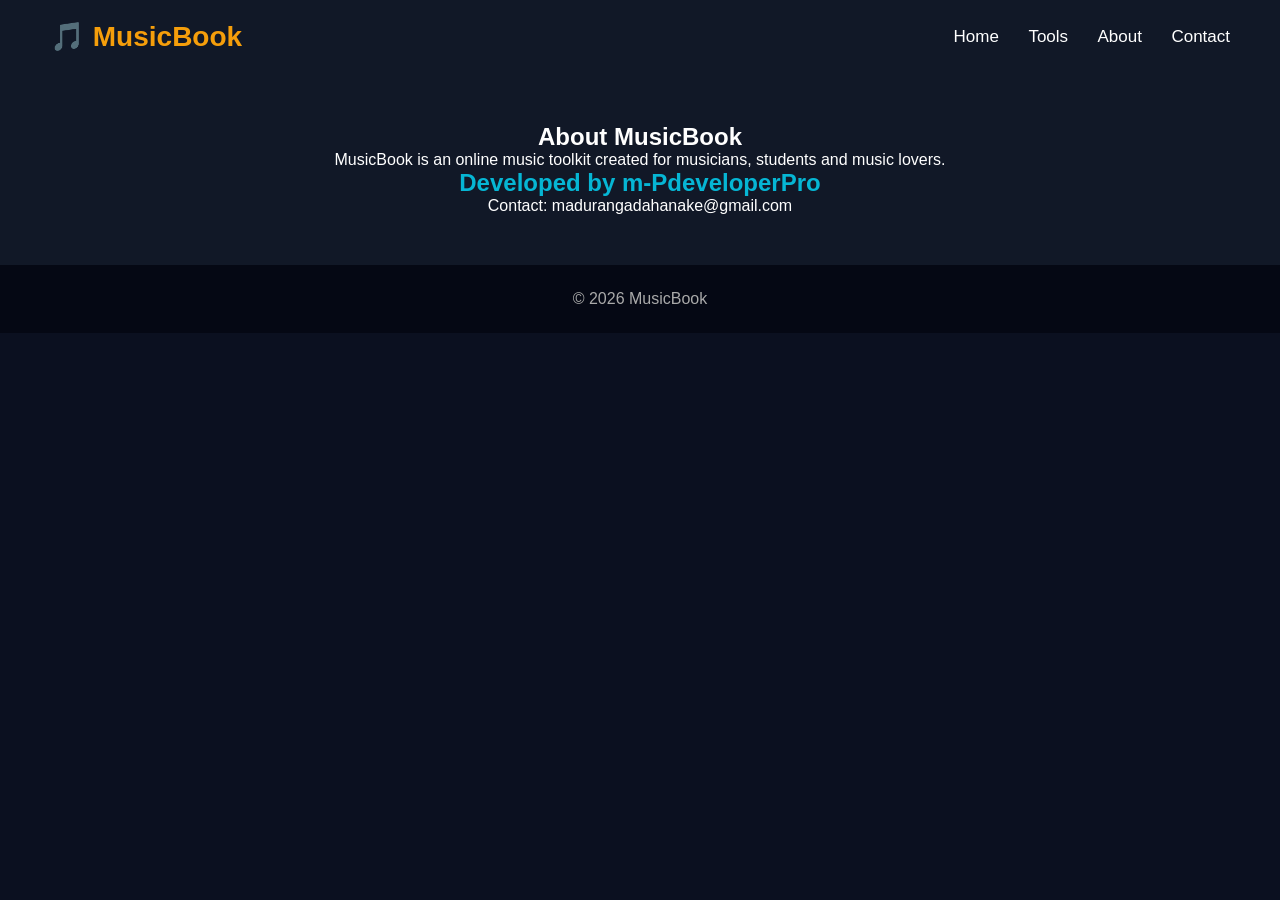
==== pages/about.html @ d340926f "v0" ====
<!DOCTYPE html>
<html lang="en">

<head>

<meta charset="UTF-8">

<meta name="viewport" content="width=device-width, initial-scale=1.0">

<title>About MusicBook</title>

<link rel="stylesheet" href="../css/style.css">

</head>


<body>


<header class="navbar">

<div class="logo">
🎵 MusicBook
</div>


<nav>

<a href="../index.html">Home</a>

<a href="tools.html">Tools</a>

<a href="about.html">About</a>

<a href="contact.html">Contact</a>

</nav>


</header>




<section class="developer">


<h1>
About MusicBook
</h1>


<p>

MusicBook is an online music toolkit created for musicians,
students and music lovers.

</p>


<h2>
Developed by m-PdeveloperPro
</h2>


<p>
Contact:
madurangadahanake@gmail.com
</p>


</section>




<footer>

<p>
© 2026 MusicBook
</p>

</footer>


</body>

</html>
---- css/style.css ----
/* 
MusicBook v1.0.0
Main Website Style
*/


*{

    margin:0;
    padding:0;
    box-sizing:border-box;

}



body{

    background:#0B1020;

    color:white;

    font-family:Arial, Helvetica, sans-serif;

}



/* Navigation */


.navbar{

    width:100%;

    padding:20px 50px;

    display:flex;

    justify-content:space-between;

    align-items:center;

    background:#111827;

}



.logo{

    font-size:28px;

    font-weight:bold;

    color:#F59E0B;

}



nav a{

    color:white;

    text-decoration:none;

    margin-left:25px;

    font-size:17px;

}



nav a:hover{

    color:#06B6D4;

}





/* Hero Section */


.hero{

    min-height:90vh;

    display:flex;

    justify-content:center;

    align-items:center;

    text-align:center;

    background:

    linear-gradient(
    rgba(11,16,32,0.8),
    rgba(11,16,32,0.9)
    );

}




.hero h1{

    font-size:70px;

    color:#F59E0B;

}



.hero h2{

    font-size:35px;

    margin:20px;

}



.hero p{

    font-size:22px;

    color:#06B6D4;

    margin-bottom:30px;

}




button{

    padding:15px 35px;

    background:#7C3AED;

    color:white;

    border:none;

    border-radius:10px;

    font-size:18px;

    cursor:pointer;

}



button:hover{

    background:#06B6D4;

}




/* Features */


.features{

    padding:60px 20px;

    text-align:center;

}



.features h2{

    font-size:35px;

    margin-bottom:40px;

}




.feature-container{

    display:flex;

    justify-content:center;

    gap:30px;

    flex-wrap:wrap;

}




.feature-card{

    background:#111827;

    width:280px;

    padding:30px;

    border-radius:15px;

    transition:0.3s;

}



.feature-card:hover{

    transform:translateY(-10px);

    box-shadow:0 0 20px #7C3AED;

}



.feature-card h3{

    margin:15px;

    color:#F59E0B;

}




/* Developer */


.developer{

    text-align:center;

    padding:50px;

    background:#111827;

}



.developer h2{

    color:#06B6D4;

}





/* Footer */


footer{

    text-align:center;

    padding:25px;

    background:#050814;

    color:#aaa;

}





/* Mobile Responsive */


@media(max-width:768px){


.navbar{

    flex-direction:column;

}


nav{

    margin-top:20px;

}


.hero h1{

    font-size:45px;

}



.hero h2{

    font-size:25px;

}


}
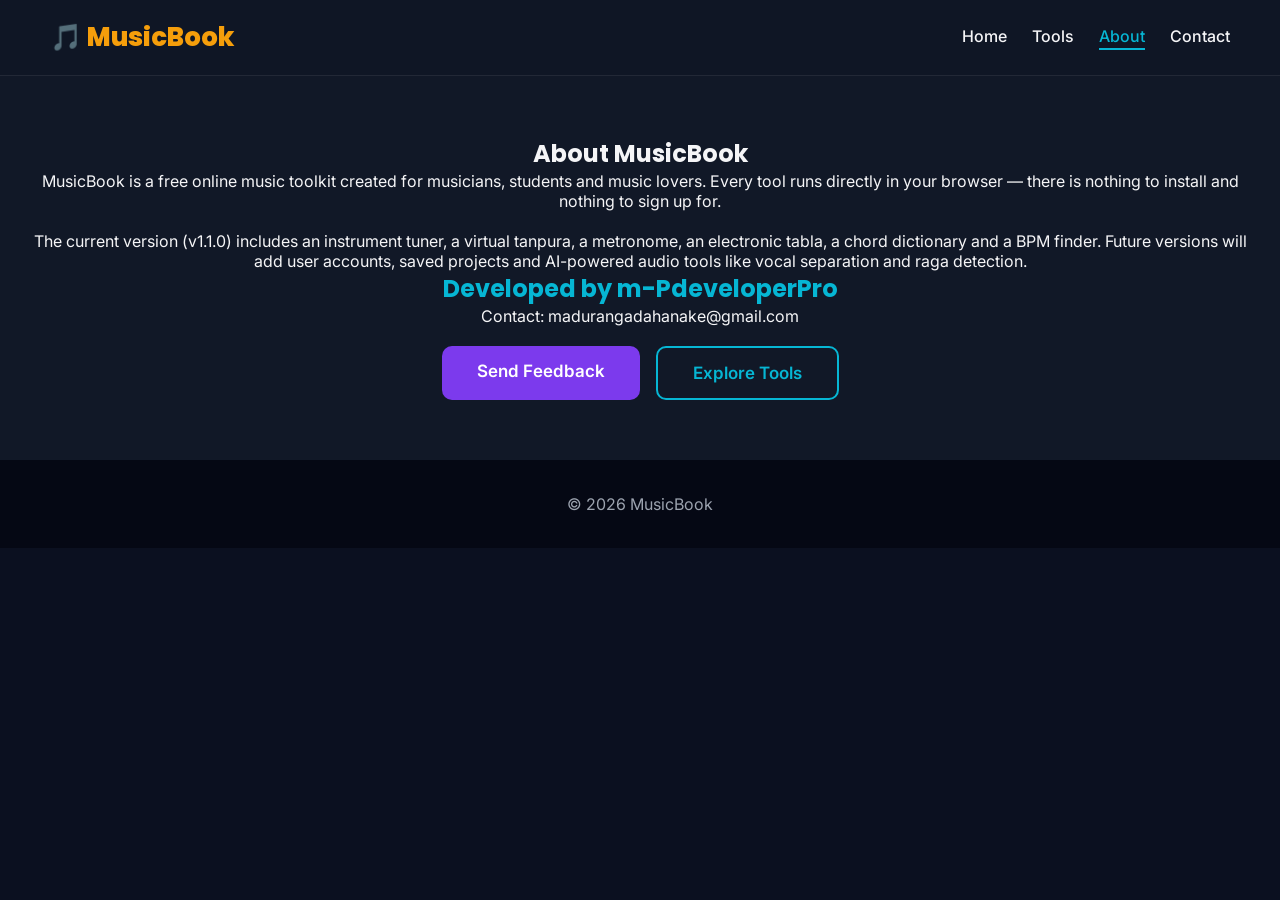
==== commit 63a1cea4: "v0.1" ====
--- a/pages/about.html
+++ b/pages/about.html
@@ -1,88 +1,116 @@
-<!DOCTYPE html>
-<html lang="en">
-
-<head>
-
-<meta charset="UTF-8">
-
-<meta name="viewport" content="width=device-width, initial-scale=1.0">
-
-<title>About MusicBook</title>
-
-<link rel="stylesheet" href="../css/style.css">
-
-</head>
-
-
-<body>
-
-
-<header class="navbar">
-
-<div class="logo">
-🎵 MusicBook
-</div>
-
-
-<nav>
-
-<a href="../index.html">Home</a>
-
-<a href="tools.html">Tools</a>
-
-<a href="about.html">About</a>
-
-<a href="contact.html">Contact</a>
-
-</nav>
-
-
-</header>
-
-
-
-
-<section class="developer">
-
-
-<h1>
-About MusicBook
-</h1>
-
-
-<p>
-
-MusicBook is an online music toolkit created for musicians,
-students and music lovers.
-
-</p>
-
-
-<h2>
-Developed by m-PdeveloperPro
-</h2>
-
-
-<p>
-Contact:
-madurangadahanake@gmail.com
-</p>
-
-
-</section>
-
-
-
-
-<footer>
-
-<p>
-© 2026 MusicBook
-</p>
-
-</footer>
-
-
-</body>
-
-</html>+<!DOCTYPE html>
+<html lang="en">
+
+<head>
+
+<meta charset="UTF-8">
+
+<meta name="viewport" content="width=device-width, initial-scale=1.0">
+
+<title>About MusicBook</title>
+
+<link rel="stylesheet" href="../css/style.css">
+<link rel="stylesheet" href="../css/animation.css">
+
+</head>
+
+
+<body>
+
+
+<header class="navbar">
+
+<div class="logo">
+🎵 MusicBook
+</div>
+
+<button class="nav-toggle" aria-label="Toggle navigation">☰</button>
+
+<nav>
+
+<a href="../index.html">Home</a>
+
+<a href="tools.html">Tools</a>
+
+<a href="about.html">About</a>
+
+<a href="contact.html">Contact</a>
+
+</nav>
+
+
+</header>
+
+
+<main id="main">
+
+<section class="developer">
+
+
+<h1>
+About MusicBook
+</h1>
+
+
+<p>
+
+MusicBook is a free online music toolkit created for musicians,
+students and music lovers. Every tool runs directly in your
+browser — there is nothing to install and nothing to sign up for.
+
+</p>
+
+<br>
+
+<p>
+
+The current version (v1.1.0) includes an instrument tuner, a
+virtual tanpura, a metronome, an electronic tabla, a chord
+dictionary and a BPM finder. Future versions will add user
+accounts, saved projects and AI-powered audio tools like vocal
+separation and raga detection.
+
+</p>
+
+
+<h2>
+Developed by m-PdeveloperPro
+</h2>
+
+
+<p>
+Contact:
+madurangadahanake@gmail.com
+</p>
+
+
+<div class="btn-row">
+
+<a class="btn" href="contact.html">Send Feedback</a>
+
+<a class="btn btn-outline" href="tools.html">Explore Tools</a>
+
+</div>
+
+
+</section>
+
+</main>
+
+
+
+<footer>
+
+<p>
+© 2026 MusicBook
+</p>
+
+</footer>
+
+
+<script src="../js/main.js"></script>
+
+
+</body>
+
+</html>
--- a/css/style.css
+++ b/css/style.css
@@ -1,330 +1,1169 @@
-/* 
-MusicBook v1.0.0
-Main Website Style
-*/
-
-
-*{
-
-    margin:0;
-    padding:0;
-    box-sizing:border-box;
-
-}
-
-
-
-body{
-
-    background:#0B1020;
-
-    color:white;
-
-    font-family:Arial, Helvetica, sans-serif;
-
-}
-
-
-
-/* Navigation */
-
-
-.navbar{
-
-    width:100%;
-
-    padding:20px 50px;
-
-    display:flex;
-
-    justify-content:space-between;
-
-    align-items:center;
-
-    background:#111827;
-
-}
-
-
-
-.logo{
-
-    font-size:28px;
-
-    font-weight:bold;
-
-    color:#F59E0B;
-
-}
-
-
-
-nav a{
-
-    color:white;
-
-    text-decoration:none;
-
-    margin-left:25px;
-
-    font-size:17px;
-
-}
-
-
-
-nav a:hover{
-
-    color:#06B6D4;
-
-}
-
-
-
-
-
-/* Hero Section */
-
-
-.hero{
-
-    min-height:90vh;
-
-    display:flex;
-
-    justify-content:center;
-
-    align-items:center;
-
-    text-align:center;
-
-    background:
-
-    linear-gradient(
-    rgba(11,16,32,0.8),
-    rgba(11,16,32,0.9)
-    );
-
-}
-
-
-
-
-.hero h1{
-
-    font-size:70px;
-
-    color:#F59E0B;
-
-}
-
-
-
-.hero h2{
-
-    font-size:35px;
-
-    margin:20px;
-
-}
-
-
-
-.hero p{
-
-    font-size:22px;
-
-    color:#06B6D4;
-
-    margin-bottom:30px;
-
-}
-
-
-
-
-button{
-
-    padding:15px 35px;
-
-    background:#7C3AED;
-
-    color:white;
-
-    border:none;
-
-    border-radius:10px;
-
-    font-size:18px;
-
-    cursor:pointer;
-
-}
-
-
-
-button:hover{
-
-    background:#06B6D4;
-
-}
-
-
-
-
-/* Features */
-
-
-.features{
-
-    padding:60px 20px;
-
-    text-align:center;
-
-}
-
-
-
-.features h2{
-
-    font-size:35px;
-
-    margin-bottom:40px;
-
-}
-
-
-
-
-.feature-container{
-
-    display:flex;
-
-    justify-content:center;
-
-    gap:30px;
-
-    flex-wrap:wrap;
-
-}
-
-
-
-
-.feature-card{
-
-    background:#111827;
-
-    width:280px;
-
-    padding:30px;
-
-    border-radius:15px;
-
-    transition:0.3s;
-
-}
-
-
-
-.feature-card:hover{
-
-    transform:translateY(-10px);
-
-    box-shadow:0 0 20px #7C3AED;
-
-}
-
-
-
-.feature-card h3{
-
-    margin:15px;
-
-    color:#F59E0B;
-
-}
-
-
-
-
-/* Developer */
-
-
-.developer{
-
-    text-align:center;
-
-    padding:50px;
-
-    background:#111827;
-
-}
-
-
-
-.developer h2{
-
-    color:#06B6D4;
-
-}
-
-
-
-
-
-/* Footer */
-
-
-footer{
-
-    text-align:center;
-
-    padding:25px;
-
-    background:#050814;
-
-    color:#aaa;
-
-}
-
-
-
-
-
-/* Mobile Responsive */
-
-
-@media(max-width:768px){
-
-
-.navbar{
-
-    flex-direction:column;
-
-}
-
-
-nav{
-
-    margin-top:20px;
-
-}
-
-
-.hero h1{
-
-    font-size:45px;
-
-}
-
-
-
-.hero h2{
-
-    font-size:25px;
-
-}
-
-
-}+/*
+MusicBook v1.1.0
+Main Website Style
+*/
+
+@import url('https://fonts.googleapis.com/css2?family=Poppins:wght@600;700;800&family=Inter:wght@400;500;600&display=swap');
+
+:root{
+
+    --bg:#0B1020;
+    --panel:#111827;
+    --panel-2:#161f36;
+    --primary:#7C3AED;
+    --secondary:#06B6D4;
+    --gold:#F59E0B;
+    --text:#F5F5F7;
+    --muted:#9CA3AF;
+    --border:rgba(255,255,255,0.08);
+
+}
+
+
+*{
+
+    margin:0;
+    padding:0;
+    box-sizing:border-box;
+
+}
+
+
+
+html{
+
+    scroll-behavior:smooth;
+
+}
+
+
+
+body{
+
+    background:var(--bg);
+
+    color:var(--text);
+
+    font-family:'Inter', Arial, Helvetica, sans-serif;
+
+    overflow-x:hidden;
+
+}
+
+
+
+h1,h2,h3{
+
+    font-family:'Poppins', Arial, Helvetica, sans-serif;
+
+}
+
+
+
+a{
+
+    color:inherit;
+
+}
+
+
+
+/* Skip link for accessibility */
+
+.skip-link{
+
+    position:absolute;
+    left:-999px;
+    top:auto;
+    background:var(--primary);
+    color:white;
+    padding:10px 16px;
+    border-radius:8px;
+    z-index:1000;
+
+}
+
+
+.skip-link:focus{
+
+    left:16px;
+    top:16px;
+
+}
+
+
+
+:focus-visible{
+
+    outline:2px solid var(--secondary);
+    outline-offset:3px;
+
+}
+
+
+
+/* Navigation */
+
+
+.navbar{
+
+    width:100%;
+
+    padding:18px 50px;
+
+    display:flex;
+
+    justify-content:space-between;
+
+    align-items:center;
+
+    background:rgba(17,24,39,0.85);
+
+    backdrop-filter:blur(10px);
+
+    position:sticky;
+
+    top:0;
+
+    z-index:100;
+
+    border-bottom:1px solid var(--border);
+
+}
+
+
+
+.logo{
+
+    font-size:26px;
+
+    font-weight:800;
+
+    color:var(--gold);
+
+    font-family:'Poppins', sans-serif;
+
+    display:flex;
+
+    align-items:center;
+
+    gap:8px;
+
+}
+
+
+
+nav{
+
+    display:flex;
+
+    align-items:center;
+
+    flex-wrap:wrap;
+
+}
+
+
+
+nav a{
+
+    color:var(--text);
+
+    text-decoration:none;
+
+    margin-left:25px;
+
+    font-size:16px;
+
+    font-weight:500;
+
+    position:relative;
+
+    padding-bottom:4px;
+
+    transition:color 0.25s ease;
+
+}
+
+
+
+nav a::after{
+
+    content:"";
+
+    position:absolute;
+
+    left:0;
+
+    bottom:0;
+
+    width:0%;
+
+    height:2px;
+
+    background:var(--secondary);
+
+    transition:width 0.25s ease;
+
+}
+
+
+
+nav a:hover{
+
+    color:var(--secondary);
+
+}
+
+
+nav a:hover::after,
+nav a.active::after{
+
+    width:100%;
+
+}
+
+
+nav a.active{
+
+    color:var(--secondary);
+
+}
+
+
+
+.nav-toggle{
+
+    display:none;
+
+    background:none;
+
+    border:none;
+
+    color:var(--text);
+
+    font-size:26px;
+
+    cursor:pointer;
+
+}
+
+
+
+
+/* Hero Section */
+
+
+.hero{
+
+    min-height:88vh;
+
+    display:flex;
+
+    justify-content:center;
+
+    align-items:center;
+
+    text-align:center;
+
+    position:relative;
+
+    background:
+
+    linear-gradient(
+    rgba(11,16,32,0.85),
+    rgba(11,16,32,0.95)
+    );
+
+    overflow:hidden;
+
+}
+
+
+.hero-content{
+
+    position:relative;
+
+    z-index:2;
+
+    padding:20px;
+
+}
+
+
+
+.hero h1{
+
+    font-size:70px;
+
+    font-weight:800;
+
+    color:var(--gold);
+
+    letter-spacing:1px;
+
+}
+
+
+
+.hero h2{
+
+    font-size:32px;
+
+    margin:18px auto;
+
+    max-width:700px;
+
+    font-weight:600;
+
+    color:var(--text);
+
+}
+
+
+
+.hero p{
+
+    font-size:20px;
+
+    color:var(--secondary);
+
+    margin-bottom:30px;
+
+    letter-spacing:3px;
+
+    text-transform:uppercase;
+
+}
+
+
+
+/* Equalizer signature behind hero */
+
+.eq-bars{
+
+    position:absolute;
+
+    left:0; right:0; bottom:0;
+
+    display:flex;
+
+    justify-content:center;
+
+    align-items:flex-end;
+
+    gap:6px;
+
+    height:160px;
+
+    z-index:1;
+
+    opacity:0.35;
+
+    pointer-events:none;
+
+}
+
+
+.eq-bars span{
+
+    width:6px;
+
+    background:linear-gradient(180deg, var(--secondary), var(--primary));
+
+    border-radius:4px 4px 0 0;
+
+    animation:eqMove 1.4s ease-in-out infinite;
+
+}
+
+
+
+@keyframes eqMove{
+
+    0%,100%{ height:12px; }
+    50%{ height:110px; }
+
+}
+
+
+
+
+button, .btn{
+
+    padding:15px 35px;
+
+    background:var(--primary);
+
+    color:white;
+
+    border:none;
+
+    border-radius:10px;
+
+    font-size:17px;
+
+    font-weight:600;
+
+    cursor:pointer;
+
+    transition:0.25s ease;
+
+    display:inline-block;
+
+    text-decoration:none;
+
+}
+
+
+
+button:hover, .btn:hover{
+
+    background:var(--secondary);
+
+    transform:translateY(-2px);
+
+}
+
+
+button:active, .btn:active{
+
+    transform:translateY(0);
+
+}
+
+
+button:disabled{
+
+    opacity:0.5;
+
+    cursor:not-allowed;
+
+    transform:none;
+
+}
+
+
+.btn-outline{
+
+    background:transparent;
+
+    border:2px solid var(--secondary);
+
+    color:var(--secondary);
+
+}
+
+
+.btn-outline:hover{
+
+    background:var(--secondary);
+
+    color:var(--bg);
+
+}
+
+
+.btn-row{
+
+    display:flex;
+
+    gap:16px;
+
+    justify-content:center;
+
+    flex-wrap:wrap;
+
+    margin-top:20px;
+
+}
+
+
+
+
+/* Features */
+
+
+.features{
+
+    padding:70px 20px;
+
+    text-align:center;
+
+}
+
+
+
+.features h1, .features h2{
+
+    font-size:36px;
+
+    margin-bottom:14px;
+
+}
+
+
+.section-subtitle{
+
+    color:var(--muted);
+
+    max-width:600px;
+
+    margin:0 auto 40px auto;
+
+    font-size:16px;
+
+}
+
+
+
+
+.feature-container{
+
+    display:flex;
+
+    justify-content:center;
+
+    gap:28px;
+
+    flex-wrap:wrap;
+
+    max-width:1200px;
+
+    margin:0 auto;
+
+}
+
+
+
+
+.feature-card{
+
+    background:var(--panel);
+
+    width:280px;
+
+    padding:32px 28px;
+
+    border-radius:16px;
+
+    transition:0.3s ease;
+
+    border:1px solid var(--border);
+
+    text-align:center;
+
+    text-decoration:none;
+
+    color:var(--text);
+
+    display:flex;
+
+    flex-direction:column;
+
+    align-items:center;
+
+    gap:6px;
+
+}
+
+
+.feature-card .emoji{
+
+    font-size:38px;
+
+    margin-bottom:6px;
+
+}
+
+
+
+.feature-card:hover{
+
+    transform:translateY(-8px);
+
+    box-shadow:0 10px 30px rgba(124,58,237,0.35);
+
+    border-color:var(--primary);
+
+}
+
+
+
+.feature-card h3{
+
+    margin:6px 0;
+
+    color:var(--gold);
+
+    font-size:20px;
+
+}
+
+
+.feature-card p{
+
+    color:var(--muted);
+
+    font-size:15px;
+
+}
+
+
+.feature-card .tag{
+
+    margin-top:10px;
+
+    font-size:12px;
+
+    letter-spacing:1px;
+
+    text-transform:uppercase;
+
+    color:var(--secondary);
+
+    border:1px solid var(--secondary);
+
+    padding:4px 10px;
+
+    border-radius:20px;
+
+}
+
+
+
+/* Generic tool page shell */
+
+
+.tool-hero{
+
+    padding:50px 20px 10px 20px;
+
+    text-align:center;
+
+}
+
+
+.tool-hero h1{
+
+    font-size:40px;
+
+    color:var(--gold);
+
+}
+
+
+.tool-hero p{
+
+    color:var(--muted);
+
+    max-width:600px;
+
+    margin:12px auto 0 auto;
+
+}
+
+
+
+.tool-card{
+
+    background:var(--panel);
+
+    max-width:560px;
+
+    margin:30px auto;
+
+    padding:40px;
+
+    border-radius:20px;
+
+    border:1px solid var(--border);
+
+    text-align:center;
+
+}
+
+
+.tool-card h2, .tool-card #bpmValue{
+
+    font-size:48px;
+
+    color:var(--secondary);
+
+    margin-bottom:20px;
+
+    font-family:'Poppins', sans-serif;
+
+}
+
+
+
+input[type="range"]{
+
+    width:100%;
+
+    accent-color:var(--primary);
+
+    height:6px;
+
+    margin:14px 0;
+
+}
+
+
+select, input[type="text"], input[type="email"], textarea{
+
+    width:100%;
+
+    padding:12px 14px;
+
+    border-radius:10px;
+
+    border:1px solid var(--border);
+
+    background:var(--panel-2);
+
+    color:var(--text);
+
+    font-size:15px;
+
+    font-family:'Inter', sans-serif;
+
+}
+
+
+select:focus, input:focus, textarea:focus{
+
+    border-color:var(--secondary);
+
+}
+
+
+label{
+
+    display:block;
+
+    text-align:left;
+
+    margin:14px 0 6px 0;
+
+    color:var(--muted);
+
+    font-size:14px;
+
+}
+
+
+.back-link{
+
+    display:inline-block;
+
+    margin:20px;
+
+    color:var(--secondary);
+
+    text-decoration:none;
+
+    font-weight:500;
+
+}
+
+
+.back-link:hover{
+
+    text-decoration:underline;
+
+}
+
+
+.status-pill{
+
+    display:inline-block;
+
+    margin-top:16px;
+
+    padding:6px 14px;
+
+    border-radius:20px;
+
+    font-size:13px;
+
+    background:rgba(6,182,212,0.15);
+
+    color:var(--secondary);
+
+    border:1px solid var(--secondary);
+
+}
+
+
+.status-pill.off{
+
+    background:rgba(156,163,175,0.1);
+
+    color:var(--muted);
+
+    border-color:var(--muted);
+
+}
+
+
+/* Taal pads (Tabla) */
+
+.pad-grid{
+
+    display:grid;
+
+    grid-template-columns:repeat(4,1fr);
+
+    gap:10px;
+
+    margin-top:20px;
+
+}
+
+
+.pad{
+
+    aspect-ratio:1;
+
+    border-radius:12px;
+
+    background:var(--panel-2);
+
+    border:1px solid var(--border);
+
+    display:flex;
+
+    align-items:center;
+
+    justify-content:center;
+
+    font-size:14px;
+
+    font-weight:600;
+
+    color:var(--muted);
+
+    transition:0.15s ease;
+
+}
+
+
+.pad.active{
+
+    background:var(--primary);
+
+    color:white;
+
+    transform:scale(1.05);
+
+}
+
+
+.pad.sam{
+
+    border-color:var(--gold);
+
+}
+
+
+/* Chord dictionary */
+
+
+.chord-grid{
+
+    display:grid;
+
+    grid-template-columns:repeat(auto-fill, minmax(160px,1fr));
+
+    gap:18px;
+
+    max-width:900px;
+
+    margin:30px auto;
+
+    padding:0 20px;
+
+}
+
+
+.chord-item{
+
+    background:var(--panel);
+
+    border:1px solid var(--border);
+
+    border-radius:14px;
+
+    padding:18px;
+
+    text-align:center;
+
+}
+
+
+.chord-item h3{
+
+    color:var(--gold);
+
+    margin-bottom:10px;
+
+}
+
+
+.chord-diagram{
+
+    background:var(--panel-2);
+
+    border-radius:8px;
+
+    padding:6px;
+
+}
+
+
+.chord-item p{
+
+    color:var(--muted);
+
+    font-size:13px;
+
+    margin-top:8px;
+
+}
+
+
+
+/* Tuner */
+
+
+.tuner-meter{
+
+    width:100%;
+
+    max-width:340px;
+
+    margin:20px auto;
+
+}
+
+
+.needle-wrap{
+
+    position:relative;
+
+    height:120px;
+
+}
+
+
+#tunerNote{
+
+    font-size:64px;
+
+    color:var(--gold);
+
+    font-family:'Poppins', sans-serif;
+
+}
+
+
+#tunerFreq{
+
+    color:var(--muted);
+
+    margin-bottom:10px;
+
+}
+
+
+
+/* Contact form */
+
+
+.contact-form{
+
+    max-width:520px;
+
+    margin:20px auto 0 auto;
+
+    text-align:left;
+
+}
+
+
+.form-success{
+
+    display:none;
+
+    background:rgba(6,182,212,0.12);
+
+    border:1px solid var(--secondary);
+
+    color:var(--secondary);
+
+    padding:14px;
+
+    border-radius:10px;
+
+    margin-top:16px;
+
+}
+
+
+.form-success.show{
+
+    display:block;
+
+}
+
+
+
+/* Developer */
+
+
+.developer{
+
+    text-align:center;
+
+    padding:60px 20px;
+
+    background:var(--panel);
+
+}
+
+
+
+.developer h2{
+
+    color:var(--secondary);
+
+}
+
+
+
+.developer .contact-email{
+
+    color:var(--gold);
+
+    font-weight:600;
+
+}
+
+
+
+/* Footer */
+
+
+footer{
+
+    text-align:center;
+
+    padding:30px 20px;
+
+    background:#050814;
+
+    color:var(--muted);
+
+}
+
+
+footer p{
+
+    margin:4px 0;
+
+}
+
+
+
+/* Mobile Responsive */
+
+
+@media(max-width:768px){
+
+
+.navbar{
+
+    flex-wrap:wrap;
+
+}
+
+
+.nav-toggle{
+
+    display:block;
+
+}
+
+
+nav{
+
+    width:100%;
+
+    max-height:0;
+
+    overflow:hidden;
+
+    flex-direction:column;
+
+    align-items:flex-start;
+
+    transition:max-height 0.3s ease;
+
+}
+
+
+nav.open{
+
+    max-height:300px;
+
+    margin-top:14px;
+
+}
+
+
+nav a{
+
+    margin:10px 0;
+
+}
+
+
+.hero h1{
+
+    font-size:42px;
+
+}
+
+
+
+.hero h2{
+
+    font-size:24px;
+
+}
+
+
+.hero p{
+
+    font-size:15px;
+
+}
+
+
+.tool-card{
+
+    padding:26px 18px;
+
+}
+
+
+.pad-grid{
+
+    grid-template-columns:repeat(3,1fr);
+
+}
+
+
+}
--- a/css/animation.css
+++ b/css/animation.css
@@ -0,0 +1,148 @@
+/*
+MusicBook v1.1.0
+Animation Effects
+*/
+
+
+@media (prefers-reduced-motion: reduce){
+
+    *{
+
+        animation-duration:0.001ms !important;
+        animation-iteration-count:1 !important;
+        transition-duration:0.001ms !important;
+        scroll-behavior:auto !important;
+
+    }
+
+}
+
+
+
+.hero-content{
+
+    animation:fadeIn 1.4s ease;
+
+}
+
+
+
+.feature-card{
+
+    animation:slideUp 0.8s ease both;
+
+}
+
+
+.feature-container .feature-card:nth-child(1){ animation-delay:0.05s; }
+.feature-container .feature-card:nth-child(2){ animation-delay:0.15s; }
+.feature-container .feature-card:nth-child(3){ animation-delay:0.25s; }
+.feature-container .feature-card:nth-child(4){ animation-delay:0.35s; }
+.feature-container .feature-card:nth-child(5){ animation-delay:0.45s; }
+.feature-container .feature-card:nth-child(6){ animation-delay:0.55s; }
+.feature-container .feature-card:nth-child(7){ animation-delay:0.65s; }
+
+
+
+.tool-hero, .tool-card, .developer, .contact-form{
+
+    animation:fadeIn 0.9s ease both;
+
+}
+
+
+.pad{
+
+    animation:fadeIn 0.6s ease both;
+
+}
+
+
+
+@keyframes fadeIn{
+
+
+from{
+
+opacity:0;
+
+transform:translateY(30px);
+
+}
+
+
+to{
+
+opacity:1;
+
+transform:translateY(0);
+
+}
+
+
+}
+
+
+
+
+
+@keyframes slideUp{
+
+
+from{
+
+opacity:0;
+
+transform:translateY(50px);
+
+}
+
+
+to{
+
+opacity:1;
+
+transform:translateY(0);
+
+}
+
+
+}
+
+
+@keyframes pulseGlow{
+
+    0%,100%{ box-shadow:0 0 0 rgba(124,58,237,0); }
+    50%{ box-shadow:0 0 24px rgba(124,58,237,0.55); }
+
+}
+
+
+.pulsing{
+
+    animation:pulseGlow 1.2s ease-in-out infinite;
+
+}
+
+
+@keyframes spinSlow{
+
+    from{ transform:rotate(0deg); }
+    to{ transform:rotate(360deg); }
+
+}
+
+
+.spin-slow{
+
+    animation:spinSlow 6s linear infinite;
+
+}
+
+
+@keyframes needleSwing{
+
+    from{ transform:rotate(-6deg); }
+    to{ transform:rotate(6deg); }
+
+}
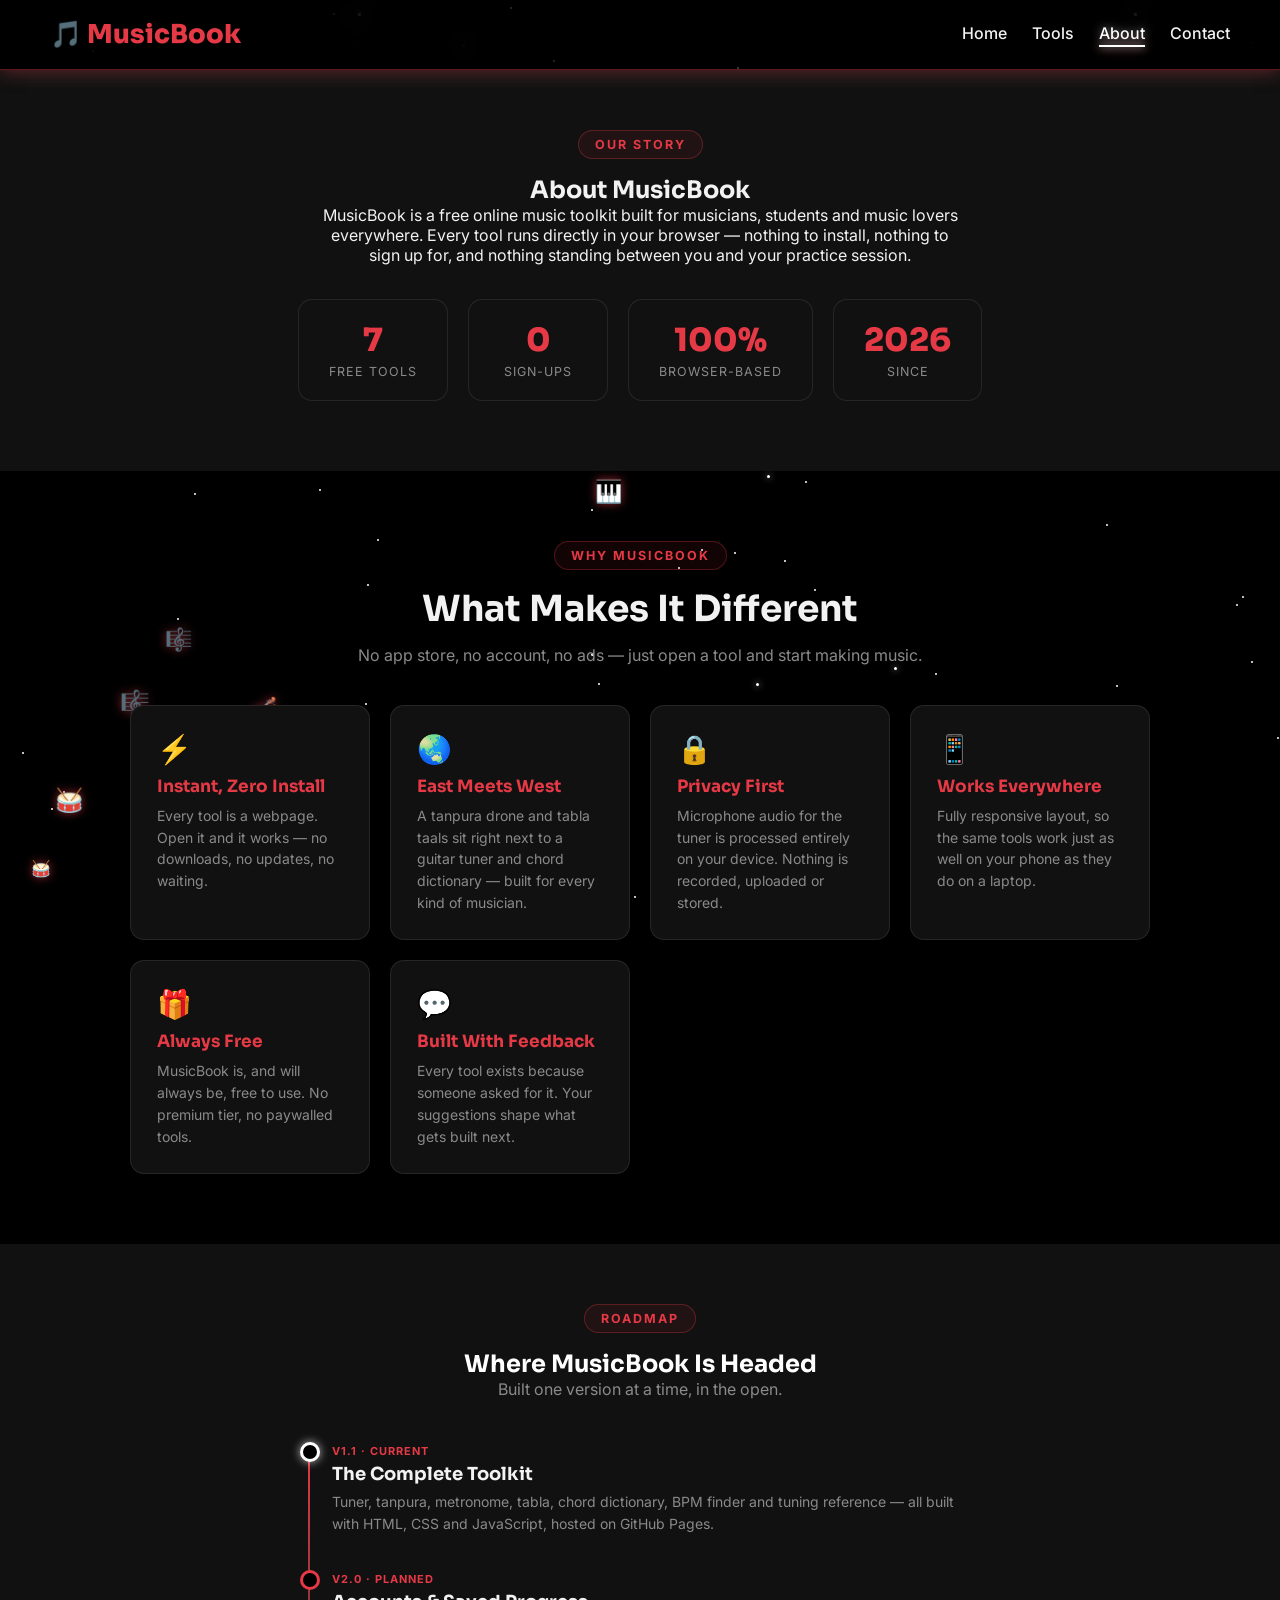
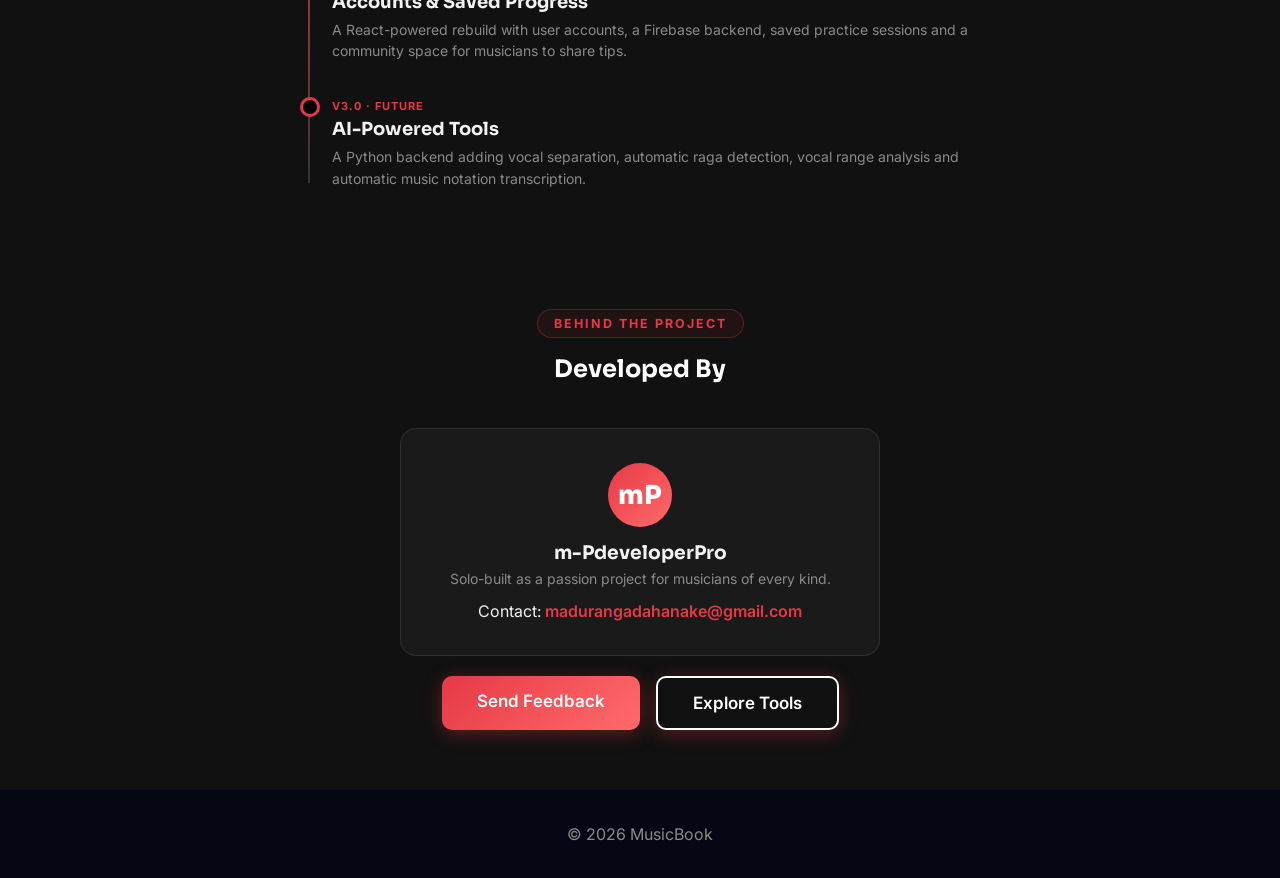
==== commit 37af921c: "v0.2" ====
--- a/pages/about.html
+++ b/pages/about.html
@@ -44,44 +44,197 @@
 
 <main id="main">
 
+
+<!-- Intro -->
+
 <section class="developer">
 
+
+<span class="eyebrow">Our Story</span>
 
 <h1>
 About MusicBook
 </h1>
 
 
-<p>
-
-MusicBook is a free online music toolkit created for musicians,
-students and music lovers. Every tool runs directly in your
-browser — there is nothing to install and nothing to sign up for.
-
-</p>
-
-<br>
-
-<p>
-
-The current version (v1.1.0) includes an instrument tuner, a
-virtual tanpura, a metronome, an electronic tabla, a chord
-dictionary and a BPM finder. Future versions will add user
-accounts, saved projects and AI-powered audio tools like vocal
-separation and raga detection.
-
-</p>
-
+<p style="max-width:640px; margin:0 auto;">
+
+MusicBook is a free online music toolkit built for musicians,
+students and music lovers everywhere. Every tool runs directly in
+your browser — nothing to install, nothing to sign up for, and
+nothing standing between you and your practice session.
+
+</p>
+
+
+<div class="stat-row">
+
+    <div class="stat-card">
+        <span class="num">7</span>
+        <span class="label">Free Tools</span>
+    </div>
+
+    <div class="stat-card">
+        <span class="num">0</span>
+        <span class="label">Sign-ups</span>
+    </div>
+
+    <div class="stat-card">
+        <span class="num">100%</span>
+        <span class="label">Browser-based</span>
+    </div>
+
+    <div class="stat-card">
+        <span class="num">2026</span>
+        <span class="label">Since</span>
+    </div>
+
+</div>
+
+
+</section>
+
+
+
+<!-- What makes it different -->
+
+<section class="features">
+
+<span class="eyebrow">Why MusicBook</span>
 
 <h2>
-Developed by m-PdeveloperPro
+What Makes It Different
 </h2>
 
-
-<p>
-Contact:
-madurangadahanake@gmail.com
-</p>
+<p class="section-subtitle">
+No app store, no account, no ads — just open a tool and start
+making music.
+</p>
+
+
+<div class="value-grid">
+
+    <div class="value-card">
+        <div class="icon">⚡</div>
+        <h4>Instant, Zero Install</h4>
+        <p>Every tool is a webpage. Open it and it works — no
+        downloads, no updates, no waiting.</p>
+    </div>
+
+    <div class="value-card">
+        <div class="icon">🌏</div>
+        <h4>East Meets West</h4>
+        <p>A tanpura drone and tabla taals sit right next to a
+        guitar tuner and chord dictionary — built for every kind
+        of musician.</p>
+    </div>
+
+    <div class="value-card">
+        <div class="icon">🔒</div>
+        <h4>Privacy First</h4>
+        <p>Microphone audio for the tuner is processed entirely on
+        your device. Nothing is recorded, uploaded or stored.</p>
+    </div>
+
+    <div class="value-card">
+        <div class="icon">📱</div>
+        <h4>Works Everywhere</h4>
+        <p>Fully responsive layout, so the same tools work just as
+        well on your phone as they do on a laptop.</p>
+    </div>
+
+    <div class="value-card">
+        <div class="icon">🎁</div>
+        <h4>Always Free</h4>
+        <p>MusicBook is, and will always be, free to use. No
+        premium tier, no paywalled tools.</p>
+    </div>
+
+    <div class="value-card">
+        <div class="icon">💬</div>
+        <h4>Built With Feedback</h4>
+        <p>Every tool exists because someone asked for it. Your
+        suggestions shape what gets built next.</p>
+    </div>
+
+</div>
+
+</section>
+
+
+
+<!-- Roadmap -->
+
+<section class="developer">
+
+<span class="eyebrow">Roadmap</span>
+
+<h2>
+Where MusicBook Is Headed
+</h2>
+
+<p class="section-subtitle" style="margin-bottom:0;">
+Built one version at a time, in the open.
+</p>
+
+
+<div class="timeline">
+
+    <div class="timeline-item current">
+        <span class="ver-tag">v1.1 &middot; Current</span>
+        <h4>The Complete Toolkit</h4>
+        <p>Tuner, tanpura, metronome, tabla, chord dictionary, BPM
+        finder and tuning reference — all built with HTML, CSS and
+        JavaScript, hosted on GitHub Pages.</p>
+    </div>
+
+    <div class="timeline-item">
+        <span class="ver-tag">v2.0 &middot; Planned</span>
+        <h4>Accounts &amp; Saved Progress</h4>
+        <p>A React-powered rebuild with user accounts, a Firebase
+        backend, saved practice sessions and a community space for
+        musicians to share tips.</p>
+    </div>
+
+    <div class="timeline-item">
+        <span class="ver-tag">v3.0 &middot; Future</span>
+        <h4>AI-Powered Tools</h4>
+        <p>A Python backend adding vocal separation, automatic raga
+        detection, vocal range analysis and automatic music
+        notation transcription.</p>
+    </div>
+
+</div>
+
+</section>
+
+
+
+<!-- Developer credit -->
+
+<section class="developer">
+
+<span class="eyebrow">Behind the Project</span>
+
+<h2>
+Developed By
+</h2>
+
+<div class="credit-card">
+
+    <div class="avatar">mP</div>
+
+    <h3 style="text-align:center; color:var(--text); margin-bottom:6px;">m-PdeveloperPro</h3>
+
+    <p style="text-align:center; color:var(--muted); font-size:14px;">
+    Solo-built as a passion project for musicians of every kind.
+    </p>
+
+    <p style="text-align:center; margin-top:14px;">
+    Contact: <span class="contact-email">madurangadahanake@gmail.com</span>
+    </p>
+
+</div>
 
 
 <div class="btn-row">
@@ -94,6 +247,7 @@
 
 
 </section>
+
 
 </main>
 
--- a/css/style.css
+++ b/css/style.css
@@ -3,19 +3,111 @@
 Main Website Style
 */
 
-@import url('https://fonts.googleapis.com/css2?family=Poppins:wght@600;700;800&family=Inter:wght@400;500;600&display=swap');
+@import url('https://fonts.googleapis.com/css2?family=Sora:wght@600;700;800&family=Inter:wght@400;500;600;700&display=swap');
 
 :root{
 
-    --bg:#0B1020;
-    --panel:#111827;
-    --panel-2:#161f36;
-    --primary:#7C3AED;
-    --secondary:#06B6D4;
-    --gold:#F59E0B;
-    --text:#F5F5F7;
-    --muted:#9CA3AF;
-    --border:rgba(255,255,255,0.08);
+    --bg:#000000;
+    --panel:#111111;
+    --panel-2:#1a1a1a;
+    --primary:#E63946;
+    --primary-2:#FF6B6B;
+    --secondary:#FFFFFF;
+    --secondary-2:#D9D9D9;
+    --gold:#E63946;
+    --text:#F2F2F2;
+    --muted:#8A8A8A;
+    --border:rgba(255,255,255,0.09);
+
+}
+
+
+header, main, footer{
+
+    position:relative;
+    z-index:1;
+
+}
+
+
+.starfield{
+
+    position:fixed;
+
+    inset:0;
+
+    z-index:0;
+
+    pointer-events:none;
+
+    overflow:hidden;
+
+}
+
+
+.star{
+
+    position:absolute;
+
+    width:2px;
+
+    height:2px;
+
+    background:#FFFFFF;
+
+    border-radius:50%;
+
+    animation:twinkle 3.5s ease-in-out infinite;
+
+}
+
+
+.star.big{
+
+    width:3px;
+
+    height:3px;
+
+    box-shadow:0 0 6px rgba(255,255,255,0.85);
+
+}
+
+
+.star-icon{
+
+    position:absolute;
+
+    color:var(--gold);
+
+    filter:drop-shadow(0 0 5px rgba(230,57,70,0.65));
+
+    animation:twinkle 4.5s ease-in-out infinite;
+
+    line-height:1;
+
+}
+
+
+@keyframes twinkle{
+
+    0%,100%{ opacity:0.12; transform:scale(0.75); }
+    50%{ opacity:1; transform:scale(1.15); }
+
+}
+
+.eyebrow{
+
+    display:inline-block;
+    font-size:12.5px;
+    font-weight:700;
+    letter-spacing:2px;
+    text-transform:uppercase;
+    color:var(--gold);
+    background:rgba(230,57,70,0.08);
+    border:1px solid rgba(230,57,70,0.3);
+    padding:6px 16px;
+    border-radius:999px;
+    margin-bottom:16px;
 
 }
 
@@ -54,7 +146,7 @@
 
 h1,h2,h3{
 
-    font-family:'Poppins', Arial, Helvetica, sans-serif;
+    font-family:'Sora', Arial, Helvetica, sans-serif;
 
 }
 
@@ -117,9 +209,11 @@
 
     align-items:center;
 
-    background:rgba(17,24,39,0.85);
-
-    backdrop-filter:blur(10px);
+    background:rgba(0,0,0,0.35);
+
+    backdrop-filter:blur(14px);
+
+    -webkit-backdrop-filter:blur(14px);
 
     position:sticky;
 
@@ -127,7 +221,9 @@
 
     z-index:100;
 
-    border-bottom:1px solid var(--border);
+    border-bottom:1px solid rgba(230,57,70,0.4);
+
+    box-shadow:0 1px 18px rgba(230,57,70,0.35), 0 1px 30px rgba(255,255,255,0.06);
 
 }
 
@@ -141,7 +237,7 @@
 
     color:var(--gold);
 
-    font-family:'Poppins', sans-serif;
+    font-family:'Sora', sans-serif;
 
     display:flex;
 
@@ -149,6 +245,17 @@
 
     gap:8px;
 
+    transition:0.3s ease;
+
+}
+
+
+.logo:hover{
+
+    transform:rotate(-3deg) scale(1.03);
+
+    text-shadow:0 0 14px rgba(230,57,70,0.5);
+
 }
 
 
@@ -203,6 +310,8 @@
 
     background:var(--secondary);
 
+    box-shadow:0 0 8px rgba(255,255,255,0.9), 0 0 14px rgba(230,57,70,0.6);
+
     transition:width 0.25s ease;
 
 }
@@ -212,6 +321,8 @@
 nav a:hover{
 
     color:var(--secondary);
+
+    text-shadow:0 0 10px rgba(255,255,255,0.55);
 
 }
 
@@ -228,6 +339,8 @@
 
     color:var(--secondary);
 
+    text-shadow:0 0 10px rgba(255,255,255,0.55);
+
 }
 
 
@@ -268,12 +381,7 @@
 
     position:relative;
 
-    background:
-
-    linear-gradient(
-    rgba(11,16,32,0.85),
-    rgba(11,16,32,0.95)
-    );
+    background:transparent;
 
     overflow:hidden;
 
@@ -298,9 +406,17 @@
 
     font-weight:800;
 
-    color:var(--gold);
-
     letter-spacing:1px;
+
+    background:linear-gradient(100deg, var(--gold) 15%, #ff9aa2 45%, var(--gold) 75%);
+
+    -webkit-background-clip:text;
+
+    background-clip:text;
+
+    -webkit-text-fill-color:transparent;
+
+    display:inline-block;
 
 }
 
@@ -393,774 +509,1191 @@
 
     padding:15px 35px;
 
+    background:linear-gradient(135deg, var(--primary), var(--primary-2));
+
+    color:white;
+
+    border:none;
+
+    border-radius:10px;
+
+    font-size:17px;
+
+    font-weight:600;
+
+    cursor:pointer;
+
+    transition:0.25s ease;
+
+    display:inline-block;
+
+    text-decoration:none;
+
+    box-shadow:0 4px 18px rgba(230,57,70,0.35);
+
+}
+
+
+
+button:hover, .btn:hover{
+
+    background:linear-gradient(135deg, var(--secondary), var(--secondary-2));
+
+    transform:translateY(-2px);
+
+    box-shadow:0 8px 26px rgba(255,255,255,0.45);
+
+}
+
+
+button:active, .btn:active{
+
+    transform:translateY(0);
+
+}
+
+
+button:disabled{
+
+    opacity:0.5;
+
+    cursor:not-allowed;
+
+    transform:none;
+
+}
+
+
+.btn-outline{
+
+    background:transparent;
+
+    border:2px solid var(--secondary);
+
+    color:var(--secondary);
+
+}
+
+
+.btn-outline:hover{
+
+    background:var(--secondary);
+
+    color:var(--bg);
+
+}
+
+
+.btn-row{
+
+    display:flex;
+
+    gap:16px;
+
+    justify-content:center;
+
+    flex-wrap:wrap;
+
+    margin-top:20px;
+
+}
+
+
+
+
+/* Features */
+
+
+.features{
+
+    padding:70px 20px;
+
+    text-align:center;
+
+}
+
+
+
+.features h1, .features h2{
+
+    font-size:36px;
+
+    margin-bottom:14px;
+
+}
+
+
+.section-subtitle{
+
+    color:var(--muted);
+
+    max-width:600px;
+
+    margin:0 auto 40px auto;
+
+    font-size:16px;
+
+}
+
+
+
+
+.feature-container{
+
+    display:flex;
+
+    justify-content:center;
+
+    gap:28px;
+
+    flex-wrap:wrap;
+
+    max-width:1200px;
+
+    margin:0 auto;
+
+}
+
+
+
+
+.feature-card{
+
+    background:var(--panel);
+
+    width:280px;
+
+    padding:32px 28px;
+
+    border-radius:16px;
+
+    transition:0.3s ease;
+
+    border:1px solid var(--border);
+
+    text-align:center;
+
+    text-decoration:none;
+
+    color:var(--text);
+
+    display:flex;
+
+    flex-direction:column;
+
+    align-items:center;
+
+    gap:6px;
+
+    position:relative;
+
+    overflow:hidden;
+
+}
+
+
+.feature-card::before{
+
+    content:"";
+
+    position:absolute;
+
+    top:0; left:0; right:0;
+
+    height:3px;
+
+    background:linear-gradient(90deg, var(--primary), var(--secondary), var(--gold));
+
+    transform:scaleX(0);
+
+    transform-origin:left;
+
+    transition:transform 0.35s ease;
+
+}
+
+
+.feature-card:hover::before{
+
+    transform:scaleX(1);
+
+}
+
+
+.feature-card .emoji{
+
+    font-size:32px;
+
+    margin-bottom:10px;
+
+    width:64px;
+
+    height:64px;
+
+    display:flex;
+
+    align-items:center;
+
+    justify-content:center;
+
+    border-radius:50%;
+
+    background:radial-gradient(circle at 30% 30%, rgba(230,57,70,0.35), rgba(255,255,255,0.15));
+
+    border:1px solid var(--border);
+
+    transition:0.3s ease;
+
+}
+
+
+.feature-card:hover .emoji{
+
+    transform:scale(1.08) rotate(-4deg);
+
+    border-color:var(--secondary);
+
+}
+
+
+
+.feature-card:hover{
+
+    transform:translateY(-8px);
+
+    box-shadow:0 14px 34px rgba(230,57,70,0.35);
+
+    border-color:var(--primary);
+
+}
+
+
+
+.feature-card h3{
+
+    margin:6px 0;
+
+    color:var(--gold);
+
+    font-size:20px;
+
+}
+
+
+.feature-card p{
+
+    color:var(--muted);
+
+    font-size:15px;
+
+}
+
+
+.feature-card .go-arrow{
+
+    margin-top:12px;
+
+    font-size:13px;
+
+    font-weight:700;
+
+    letter-spacing:0.5px;
+
+    color:var(--secondary);
+
+    opacity:0;
+
+    transform:translateX(-6px);
+
+    transition:0.25s ease;
+
+}
+
+
+.feature-card:hover .go-arrow{
+
+    opacity:1;
+
+    transform:translateX(0);
+
+}
+
+
+.feature-card .tag{
+
+    margin-top:10px;
+
+    font-size:12px;
+
+    letter-spacing:1px;
+
+    text-transform:uppercase;
+
+    color:var(--secondary);
+
+    border:1px solid var(--secondary);
+
+    padding:4px 10px;
+
+    border-radius:20px;
+
+}
+
+
+
+/* About page: stat row */
+
+.stat-row{
+
+    display:flex;
+
+    gap:20px;
+
+    justify-content:center;
+
+    flex-wrap:wrap;
+
+    margin:34px 0 10px;
+
+}
+
+
+.stat-card{
+
+    background:var(--panel);
+
+    border:1px solid var(--border);
+
+    border-radius:14px;
+
+    padding:20px 30px;
+
+    text-align:center;
+
+    min-width:140px;
+
+    transition:0.25s ease;
+
+}
+
+
+.stat-card:hover{
+
+    border-color:var(--primary);
+
+    transform:translateY(-4px);
+
+}
+
+
+.stat-card .num{
+
+    font-family:'Sora', sans-serif;
+
+    font-size:32px;
+
+    color:var(--primary);
+
+    font-weight:800;
+
+    display:block;
+
+}
+
+
+.stat-card .label{
+
+    color:var(--muted);
+
+    font-size:12.5px;
+
+    text-transform:uppercase;
+
+    letter-spacing:1px;
+
+    margin-top:4px;
+
+}
+
+
+
+/* About page: value / highlight cards */
+
+.value-grid{
+
+    display:grid;
+
+    grid-template-columns:repeat(auto-fit,minmax(230px,1fr));
+
+    gap:20px;
+
+    max-width:1020px;
+
+    margin:40px auto 0;
+
+    text-align:left;
+
+}
+
+
+.value-card{
+
+    background:var(--panel);
+
+    border:1px solid var(--border);
+
+    border-radius:14px;
+
+    padding:26px;
+
+    transition:0.25s ease;
+
+}
+
+
+.value-card:hover{
+
+    border-color:var(--primary);
+
+    transform:translateY(-4px);
+
+    box-shadow:0 10px 26px rgba(230,57,70,0.2);
+
+}
+
+
+.value-card .icon{
+
+    font-size:28px;
+
+    margin-bottom:10px;
+
+}
+
+
+.value-card h4{
+
+    color:var(--primary);
+
+    margin-bottom:8px;
+
+    font-family:'Sora', sans-serif;
+
+    font-size:17px;
+
+}
+
+
+.value-card p{
+
+    color:var(--muted);
+
+    font-size:14px;
+
+    line-height:1.55;
+
+}
+
+
+
+/* About page: roadmap timeline */
+
+.timeline{
+
+    max-width:680px;
+
+    margin:40px auto 0;
+
+    text-align:left;
+
+    position:relative;
+
+    padding-left:32px;
+
+}
+
+
+.timeline::before{
+
+    content:"";
+
+    position:absolute;
+
+    left:8px;
+
+    top:6px;
+
+    bottom:6px;
+
+    width:2px;
+
+    background:linear-gradient(var(--primary), rgba(255,255,255,0.15));
+
+}
+
+
+.timeline-item{
+
+    position:relative;
+
+    margin-bottom:32px;
+
+}
+
+
+.timeline-item:last-child{
+
+    margin-bottom:0;
+
+}
+
+
+.timeline-item::before{
+
+    content:"";
+
+    position:absolute;
+
+    left:-32px;
+
+    top:3px;
+
+    width:14px;
+
+    height:14px;
+
+    border-radius:50%;
+
+    background:var(--bg);
+
+    border:3px solid var(--primary);
+
+}
+
+
+.timeline-item.current::before{
+
+    border-color:var(--secondary);
+
+    box-shadow:0 0 10px rgba(255,255,255,0.7);
+
+}
+
+
+.timeline-item .ver-tag{
+
+    font-size:11px;
+
+    color:var(--primary);
+
+    font-weight:700;
+
+    letter-spacing:1px;
+
+    text-transform:uppercase;
+
+}
+
+
+.timeline-item h4{
+
+    color:var(--text);
+
+    font-family:'Sora', sans-serif;
+
+    margin:4px 0 6px;
+
+    font-size:18px;
+
+}
+
+
+.timeline-item p{
+
+    color:var(--muted);
+
+    font-size:14px;
+
+    line-height:1.55;
+
+}
+
+
+
+/* About page: developer / credit card */
+
+.credit-card{
+
+    max-width:480px;
+
+    margin:44px auto 0;
+
+    background:var(--panel-2);
+
+    border:1px solid var(--border);
+
+    border-radius:16px;
+
+    padding:34px;
+
+}
+
+
+.credit-card .avatar{
+
+    width:64px;
+
+    height:64px;
+
+    border-radius:50%;
+
+    background:linear-gradient(135deg, var(--primary), var(--primary-2));
+
+    display:flex;
+
+    align-items:center;
+
+    justify-content:center;
+
+    font-size:26px;
+
+    margin:0 auto 14px;
+
+    font-family:'Sora', sans-serif;
+
+    font-weight:800;
+
+    color:#fff;
+
+}
+
+
+.tool-hero{
+
+    padding:50px 20px 10px 20px;
+
+    text-align:center;
+
+}
+
+
+.tool-hero h1{
+
+    font-size:40px;
+
+    color:var(--gold);
+
+}
+
+
+.tool-hero p{
+
+    color:var(--muted);
+
+    max-width:600px;
+
+    margin:12px auto 0 auto;
+
+}
+
+
+
+.tool-card{
+
+    background:var(--panel);
+
+    max-width:560px;
+
+    margin:30px auto;
+
+    padding:40px;
+
+    border-radius:20px;
+
+    border:1px solid var(--border);
+
+    text-align:center;
+
+}
+
+
+.tool-card h2, .tool-card #bpmValue{
+
+    font-size:48px;
+
+    color:var(--secondary);
+
+    margin-bottom:20px;
+
+    font-family:'Sora', sans-serif;
+
+}
+
+
+
+input[type="range"]{
+
+    width:100%;
+
+    accent-color:var(--primary);
+
+    height:6px;
+
+    margin:14px 0;
+
+}
+
+
+select, input[type="text"], input[type="email"], textarea{
+
+    width:100%;
+
+    padding:12px 14px;
+
+    border-radius:10px;
+
+    border:1px solid var(--border);
+
+    background:var(--panel-2);
+
+    color:var(--text);
+
+    font-size:15px;
+
+    font-family:'Inter', sans-serif;
+
+}
+
+
+select:focus, input:focus, textarea:focus{
+
+    border-color:var(--secondary);
+
+}
+
+
+label{
+
+    display:block;
+
+    text-align:left;
+
+    margin:14px 0 6px 0;
+
+    color:var(--muted);
+
+    font-size:14px;
+
+}
+
+
+.back-link{
+
+    display:inline-block;
+
+    margin:20px;
+
+    color:var(--secondary);
+
+    text-decoration:none;
+
+    font-weight:500;
+
+}
+
+
+.back-link:hover{
+
+    text-decoration:underline;
+
+}
+
+
+.status-pill{
+
+    display:inline-block;
+
+    margin-top:16px;
+
+    padding:6px 14px;
+
+    border-radius:20px;
+
+    font-size:13px;
+
+    background:rgba(255,255,255,0.15);
+
+    color:var(--secondary);
+
+    border:1px solid var(--secondary);
+
+}
+
+
+.status-pill.off{
+
+    background:rgba(156,163,175,0.1);
+
+    color:var(--muted);
+
+    border-color:var(--muted);
+
+}
+
+
+/* Taal pads (Tabla) */
+
+.pad-grid{
+
+    display:grid;
+
+    grid-template-columns:repeat(4,1fr);
+
+    gap:10px;
+
+    margin-top:20px;
+
+}
+
+
+.pad{
+
+    aspect-ratio:1;
+
+    border-radius:12px;
+
+    background:var(--panel-2);
+
+    border:1px solid var(--border);
+
+    display:flex;
+
+    align-items:center;
+
+    justify-content:center;
+
+    font-size:14px;
+
+    font-weight:600;
+
+    color:var(--muted);
+
+    transition:0.15s ease;
+
+}
+
+
+.pad.active{
+
     background:var(--primary);
 
     color:white;
 
-    border:none;
+    transform:scale(1.05);
+
+}
+
+
+.pad.sam{
+
+    border-color:var(--gold);
+
+}
+
+
+/* Chord dictionary */
+
+
+.chord-grid{
+
+    display:grid;
+
+    grid-template-columns:repeat(auto-fill, minmax(160px,1fr));
+
+    gap:18px;
+
+    max-width:900px;
+
+    margin:30px auto;
+
+    padding:0 20px;
+
+}
+
+
+.chord-item{
+
+    background:var(--panel);
+
+    border:1px solid var(--border);
+
+    border-radius:14px;
+
+    padding:18px;
+
+    text-align:center;
+
+}
+
+
+.chord-item h3{
+
+    color:var(--gold);
+
+    margin-bottom:10px;
+
+}
+
+
+.chord-diagram{
+
+    background:var(--panel-2);
+
+    border-radius:8px;
+
+    padding:6px;
+
+}
+
+
+.chord-item p{
+
+    color:var(--muted);
+
+    font-size:13px;
+
+    margin-top:8px;
+
+}
+
+
+
+/* Tuner */
+
+
+.tuner-meter{
+
+    width:100%;
+
+    max-width:340px;
+
+    margin:20px auto;
+
+}
+
+
+.needle-wrap{
+
+    position:relative;
+
+    height:120px;
+
+}
+
+
+#tunerNote{
+
+    font-size:64px;
+
+    color:var(--gold);
+
+    font-family:'Sora', sans-serif;
+
+}
+
+
+#tunerFreq{
+
+    color:var(--muted);
+
+    margin-bottom:10px;
+
+}
+
+
+
+/* Contact form */
+
+
+.contact-form{
+
+    max-width:520px;
+
+    margin:20px auto 0 auto;
+
+    text-align:left;
+
+}
+
+
+.form-success{
+
+    display:none;
+
+    background:rgba(255,255,255,0.12);
+
+    border:1px solid var(--secondary);
+
+    color:var(--secondary);
+
+    padding:14px;
 
     border-radius:10px;
 
-    font-size:17px;
+    margin-top:16px;
+
+}
+
+
+.form-success.show{
+
+    display:block;
+
+}
+
+
+
+/* Developer */
+
+
+.developer{
+
+    text-align:center;
+
+    padding:60px 20px;
+
+    background:var(--panel);
+
+}
+
+
+
+.developer h2{
+
+    color:var(--secondary);
+
+}
+
+
+
+.developer .contact-email{
+
+    color:var(--gold);
 
     font-weight:600;
 
-    cursor:pointer;
-
-    transition:0.25s ease;
-
-    display:inline-block;
-
-    text-decoration:none;
-
-}
-
-
-
-button:hover, .btn:hover{
-
-    background:var(--secondary);
-
-    transform:translateY(-2px);
-
-}
-
-
-button:active, .btn:active{
-
-    transform:translateY(0);
-
-}
-
-
-button:disabled{
-
-    opacity:0.5;
-
-    cursor:not-allowed;
-
-    transform:none;
-
-}
-
-
-.btn-outline{
-
-    background:transparent;
-
-    border:2px solid var(--secondary);
-
-    color:var(--secondary);
-
-}
-
-
-.btn-outline:hover{
-
-    background:var(--secondary);
-
-    color:var(--bg);
-
-}
-
-
-.btn-row{
-
-    display:flex;
-
-    gap:16px;
-
-    justify-content:center;
+}
+
+
+
+/* Footer */
+
+
+footer{
+
+    text-align:center;
+
+    padding:30px 20px;
+
+    background:#050814;
+
+    color:var(--muted);
+
+}
+
+
+footer p{
+
+    margin:4px 0;
+
+}
+
+
+
+/* Mobile Responsive */
+
+
+@media(max-width:768px){
+
+
+.navbar{
 
     flex-wrap:wrap;
 
-    margin-top:20px;
-
-}
-
-
-
-
-/* Features */
-
-
-.features{
-
-    padding:70px 20px;
-
-    text-align:center;
-
-}
-
-
-
-.features h1, .features h2{
-
-    font-size:36px;
-
-    margin-bottom:14px;
-
-}
-
-
-.section-subtitle{
-
-    color:var(--muted);
-
-    max-width:600px;
-
-    margin:0 auto 40px auto;
-
-    font-size:16px;
-
-}
-
-
-
-
-.feature-container{
-
-    display:flex;
-
-    justify-content:center;
-
-    gap:28px;
-
-    flex-wrap:wrap;
-
-    max-width:1200px;
-
-    margin:0 auto;
-
-}
-
-
-
-
-.feature-card{
-
-    background:var(--panel);
-
-    width:280px;
-
-    padding:32px 28px;
-
-    border-radius:16px;
-
-    transition:0.3s ease;
-
-    border:1px solid var(--border);
-
-    text-align:center;
-
-    text-decoration:none;
-
-    color:var(--text);
-
-    display:flex;
+}
+
+
+.nav-toggle{
+
+    display:block;
+
+}
+
+
+nav{
+
+    width:100%;
+
+    max-height:0;
+
+    overflow:hidden;
 
     flex-direction:column;
 
-    align-items:center;
-
-    gap:6px;
-
-}
-
-
-.feature-card .emoji{
-
-    font-size:38px;
-
-    margin-bottom:6px;
-
-}
-
-
-
-.feature-card:hover{
-
-    transform:translateY(-8px);
-
-    box-shadow:0 10px 30px rgba(124,58,237,0.35);
-
-    border-color:var(--primary);
-
-}
-
-
-
-.feature-card h3{
-
-    margin:6px 0;
-
-    color:var(--gold);
-
-    font-size:20px;
-
-}
-
-
-.feature-card p{
-
-    color:var(--muted);
+    align-items:flex-start;
+
+    transition:max-height 0.3s ease;
+
+}
+
+
+nav.open{
+
+    max-height:300px;
+
+    margin-top:14px;
+
+}
+
+
+nav a{
+
+    margin:10px 0;
+
+}
+
+
+.hero h1{
+
+    font-size:42px;
+
+}
+
+
+
+.hero h2{
+
+    font-size:24px;
+
+}
+
+
+.hero p{
 
     font-size:15px;
 
 }
 
 
-.feature-card .tag{
-
-    margin-top:10px;
-
-    font-size:12px;
-
-    letter-spacing:1px;
-
-    text-transform:uppercase;
-
-    color:var(--secondary);
-
-    border:1px solid var(--secondary);
-
-    padding:4px 10px;
-
-    border-radius:20px;
-
-}
-
-
-
-/* Generic tool page shell */
-
-
-.tool-hero{
-
-    padding:50px 20px 10px 20px;
-
-    text-align:center;
-
-}
-
-
-.tool-hero h1{
-
-    font-size:40px;
-
-    color:var(--gold);
-
-}
-
-
-.tool-hero p{
-
-    color:var(--muted);
-
-    max-width:600px;
-
-    margin:12px auto 0 auto;
-
-}
-
-
-
 .tool-card{
 
-    background:var(--panel);
-
-    max-width:560px;
-
-    margin:30px auto;
-
-    padding:40px;
-
-    border-radius:20px;
-
-    border:1px solid var(--border);
-
-    text-align:center;
-
-}
-
-
-.tool-card h2, .tool-card #bpmValue{
-
-    font-size:48px;
-
-    color:var(--secondary);
-
-    margin-bottom:20px;
-
-    font-family:'Poppins', sans-serif;
-
-}
-
-
-
-input[type="range"]{
-
-    width:100%;
-
-    accent-color:var(--primary);
-
-    height:6px;
-
-    margin:14px 0;
-
-}
-
-
-select, input[type="text"], input[type="email"], textarea{
-
-    width:100%;
-
-    padding:12px 14px;
-
-    border-radius:10px;
-
-    border:1px solid var(--border);
-
-    background:var(--panel-2);
-
-    color:var(--text);
-
-    font-size:15px;
-
-    font-family:'Inter', sans-serif;
-
-}
-
-
-select:focus, input:focus, textarea:focus{
-
-    border-color:var(--secondary);
-
-}
-
-
-label{
-
-    display:block;
-
-    text-align:left;
-
-    margin:14px 0 6px 0;
-
-    color:var(--muted);
-
-    font-size:14px;
-
-}
-
-
-.back-link{
-
-    display:inline-block;
-
-    margin:20px;
-
-    color:var(--secondary);
-
-    text-decoration:none;
-
-    font-weight:500;
-
-}
-
-
-.back-link:hover{
-
-    text-decoration:underline;
-
-}
-
-
-.status-pill{
-
-    display:inline-block;
-
-    margin-top:16px;
-
-    padding:6px 14px;
-
-    border-radius:20px;
-
-    font-size:13px;
-
-    background:rgba(6,182,212,0.15);
-
-    color:var(--secondary);
-
-    border:1px solid var(--secondary);
-
-}
-
-
-.status-pill.off{
-
-    background:rgba(156,163,175,0.1);
-
-    color:var(--muted);
-
-    border-color:var(--muted);
-
-}
-
-
-/* Taal pads (Tabla) */
+    padding:26px 18px;
+
+}
+
 
 .pad-grid{
 
-    display:grid;
-
-    grid-template-columns:repeat(4,1fr);
-
-    gap:10px;
-
-    margin-top:20px;
-
-}
-
-
-.pad{
-
-    aspect-ratio:1;
-
-    border-radius:12px;
-
-    background:var(--panel-2);
-
-    border:1px solid var(--border);
-
-    display:flex;
-
-    align-items:center;
-
-    justify-content:center;
-
-    font-size:14px;
-
-    font-weight:600;
-
-    color:var(--muted);
-
-    transition:0.15s ease;
-
-}
-
-
-.pad.active{
-
-    background:var(--primary);
-
-    color:white;
-
-    transform:scale(1.05);
-
-}
-
-
-.pad.sam{
-
-    border-color:var(--gold);
-
-}
-
-
-/* Chord dictionary */
-
-
-.chord-grid{
-
-    display:grid;
-
-    grid-template-columns:repeat(auto-fill, minmax(160px,1fr));
-
-    gap:18px;
-
-    max-width:900px;
-
-    margin:30px auto;
-
-    padding:0 20px;
-
-}
-
-
-.chord-item{
-
-    background:var(--panel);
-
-    border:1px solid var(--border);
-
-    border-radius:14px;
-
-    padding:18px;
-
-    text-align:center;
-
-}
-
-
-.chord-item h3{
-
-    color:var(--gold);
-
-    margin-bottom:10px;
-
-}
-
-
-.chord-diagram{
-
-    background:var(--panel-2);
-
-    border-radius:8px;
-
-    padding:6px;
-
-}
-
-
-.chord-item p{
-
-    color:var(--muted);
-
-    font-size:13px;
-
-    margin-top:8px;
-
-}
-
-
-
-/* Tuner */
-
-
-.tuner-meter{
-
-    width:100%;
-
-    max-width:340px;
-
-    margin:20px auto;
-
-}
-
-
-.needle-wrap{
-
-    position:relative;
-
-    height:120px;
-
-}
-
-
-#tunerNote{
-
-    font-size:64px;
-
-    color:var(--gold);
-
-    font-family:'Poppins', sans-serif;
-
-}
-
-
-#tunerFreq{
-
-    color:var(--muted);
-
-    margin-bottom:10px;
-
-}
-
-
-
-/* Contact form */
-
-
-.contact-form{
-
-    max-width:520px;
-
-    margin:20px auto 0 auto;
-
-    text-align:left;
-
-}
-
-
-.form-success{
-
-    display:none;
-
-    background:rgba(6,182,212,0.12);
-
-    border:1px solid var(--secondary);
-
-    color:var(--secondary);
-
-    padding:14px;
-
-    border-radius:10px;
-
-    margin-top:16px;
-
-}
-
-
-.form-success.show{
-
-    display:block;
-
-}
-
-
-
-/* Developer */
-
-
-.developer{
-
-    text-align:center;
-
-    padding:60px 20px;
-
-    background:var(--panel);
-
-}
-
-
-
-.developer h2{
-
-    color:var(--secondary);
-
-}
-
-
-
-.developer .contact-email{
-
-    color:var(--gold);
-
-    font-weight:600;
-
-}
-
-
-
-/* Footer */
-
-
-footer{
-
-    text-align:center;
-
-    padding:30px 20px;
-
-    background:#050814;
-
-    color:var(--muted);
-
-}
-
-
-footer p{
-
-    margin:4px 0;
-
-}
-
-
-
-/* Mobile Responsive */
-
-
-@media(max-width:768px){
-
-
-.navbar{
-
-    flex-wrap:wrap;
-
-}
-
-
-.nav-toggle{
-
-    display:block;
-
-}
-
-
-nav{
-
-    width:100%;
-
-    max-height:0;
-
-    overflow:hidden;
-
-    flex-direction:column;
-
-    align-items:flex-start;
-
-    transition:max-height 0.3s ease;
-
-}
-
-
-nav.open{
-
-    max-height:300px;
-
-    margin-top:14px;
-
-}
-
-
-nav a{
-
-    margin:10px 0;
-
-}
-
-
-.hero h1{
-
-    font-size:42px;
-
-}
-
-
-
-.hero h2{
-
-    font-size:24px;
-
-}
-
-
-.hero p{
-
-    font-size:15px;
-
-}
-
-
-.tool-card{
-
-    padding:26px 18px;
-
-}
-
-
-.pad-grid{
-
     grid-template-columns:repeat(3,1fr);
 
 }
--- a/css/animation.css
+++ b/css/animation.css
@@ -112,8 +112,8 @@
 
 @keyframes pulseGlow{
 
-    0%,100%{ box-shadow:0 0 0 rgba(124,58,237,0); }
-    50%{ box-shadow:0 0 24px rgba(124,58,237,0.55); }
+    0%,100%{ box-shadow:0 0 0 rgba(230,57,70,0); }
+    50%{ box-shadow:0 0 24px rgba(230,57,70,0.55); }
 
 }
 
